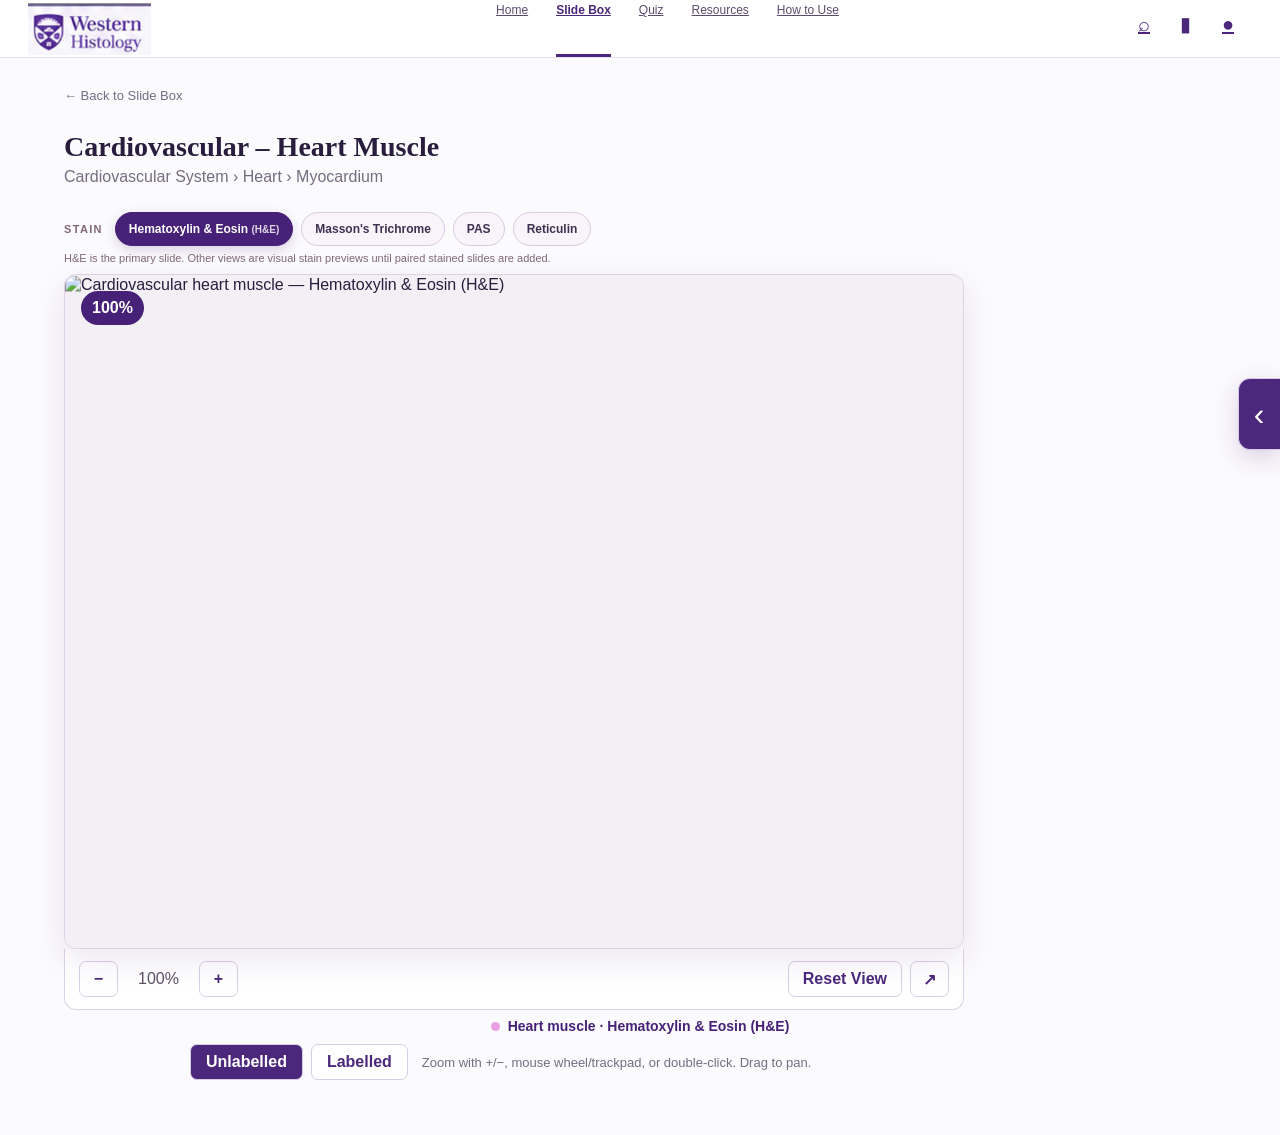
==== cardiovascular.html @ 639e9de9 "Add files via upload" ====
<!doctype html>
<html lang="en">
<head>
<meta charset="utf-8">
<meta name="viewport" content="width=device-width,initial-scale=1">
<title>Western Histology</title>
<style>
:root{--purple:#4b287c;--purple2:#6f42a8;--lav:#f4f0f8;--ink:#281d3d;--muted:#756d80;--line:#e7e0ed;--white:#fff;--shadow:0 10px 30px rgba(57,35,79,.09)}
*{box-sizing:border-box} body{margin:0;font-family:Inter,Arial,sans-serif;color:var(--ink);background:#fbfafd} button,input{font:inherit}
header{height:72px;background:white;border-bottom:1px solid var(--line);display:flex;align-items:center;padding:0 4%;position:sticky;top:0;z-index:20}
.brand{display:flex;align-items:center;gap:10px;min-width:245px}.shield{width:38px;height:43px;background:var(--purple);clip-path:polygon(50% 0,95% 12%,88% 72%,50% 100%,12% 72%,5% 12%);display:grid;place-items:center;color:#fff;font:700 18px Georgia}
.brand-text{font:700 21px/18px Georgia;color:var(--purple)}.brand-text span{display:block}
nav{display:flex;gap:28px;margin:auto}.navbtn{border:0;background:none;color:#5e536a;cursor:pointer;padding:25px 2px 21px;border-bottom:3px solid transparent}.navbtn.active{color:var(--purple);border-color:var(--purple);font-weight:700}
.icons{min-width:245px;text-align:right;color:var(--purple);font-size:20px;letter-spacing:12px}
main{min-height:calc(100vh - 72px)}.page{display:none}.page.active{display:block}
.hero{height:330px;background:linear-gradient(90deg,#382064 0%,#4b287c 52%,rgba(75,40,124,.62)),url('[data-uri]') center right/55% 100% no-repeat;color:#fff;padding:58px 6%}
.hero h1{font:700 48px Georgia;margin:0 0 10px}.hero h2{font:700 24px Georgia;margin:0 0 24px}.hero p{font-size:17px;line-height:1.5;max-width:480px}
.search{display:flex;width:430px;height:44px;margin-top:22px}.search input{flex:1;border:0;border-radius:7px 0 0 7px;padding:0 15px}.search button{width:48px;border:2px solid white;background:var(--purple);color:white;border-radius:0 7px 7px 0;font-size:21px}
.quick{display:grid;grid-template-columns:repeat(4,1fr);gap:18px;padding:24px 5% 40px}.card{background:#fff;border:1px solid var(--line);border-radius:10px;box-shadow:var(--shadow);padding:22px;text-align:center;cursor:pointer}.card .ico{font-size:42px;color:var(--purple);height:50px}.card h3{margin:12px 0 7px}.card p{color:var(--muted);font-size:14px;line-height:1.45;margin:0}
.wrap{padding:28px 5% 55px}.title{font:700 30px Georgia;margin:0 0 4px}.sub{color:var(--muted);margin:0 0 26px}
.systems{display:grid;grid-template-columns:repeat(4,1fr);gap:16px}.system{background:white;border:1px solid var(--line);border-radius:11px;padding:22px 12px;text-align:center;cursor:pointer;transition:.2s}.system:hover{transform:translateY(-2px);box-shadow:var(--shadow)}.system .ico{font-size:47px;color:var(--purple)}.system b{display:block;margin-top:9px}
.slide-layout{display:grid;grid-template-columns:minmax(0,1.12fr) minmax(390px,.88fr);gap:22px}
.breadcrumb{color:var(--muted);font-size:13px;margin-bottom:12px}.slide-title{font:700 28px Georgia;margin:0 0 5px}.viewer-shell{background:white;border:1px solid var(--line);border-radius:10px;overflow:hidden;box-shadow:var(--shadow)}
.viewer{height:470px;background:#f3f0f5;overflow:hidden;position:relative;cursor:grab;touch-action:none}.viewer.dragging{cursor:grabbing}.viewer img{position:absolute;left:50%;top:50%;width:100%;height:100%;object-fit:contain;max-width:none;user-select:none;-webkit-user-drag:none;transform-origin:center center;will-change:transform}
.mag{position:absolute;top:14px;left:14px;background:rgba(75,40,124,.9);color:#fff;padding:7px 10px;border-radius:7px;font-weight:700;z-index:3}
.controls{display:flex;align-items:center;gap:8px;padding:11px;border-top:1px solid var(--line)}.controls button{border:1px solid #d9cfe4;background:#fff;color:var(--purple);border-radius:7px;min-width:39px;height:36px;cursor:pointer;font-weight:700}.controls .pct{min-width:65px;text-align:center;color:#5d5368}.controls .reset{margin-left:auto;padding:0 14px}
.tabs{display:flex;gap:4px;margin-bottom:10px}.tab{flex:1;border:0;padding:13px;border-radius:8px 8px 0 0;background:#f0edf4;color:#51465e;cursor:pointer}.tab.active{background:var(--purple);color:#fff;font-weight:700}
.info-card{background:#fff;border:1px solid var(--line);border-radius:10px;padding:18px;margin-bottom:12px}.info-card h3{font-size:16px;margin:0 0 8px;color:#302144}.info-card p,.info-card li{font-size:14px;line-height:1.55;color:#675d70}.label-box{display:grid;grid-template-columns:1fr 1fr;gap:12px}.label-box img{width:100%;height:165px;object-fit:cover;border-radius:8px}
.quiz{display:grid;grid-template-columns:1fr 1.05fr;gap:28px}.quiz img{width:100%;max-height:510px;object-fit:cover;border-radius:9px}.answer{display:block;width:100%;padding:13px;margin:9px 0;border:1px solid var(--line);border-radius:8px;background:white;text-align:left;cursor:pointer}.reveal{width:100%;padding:13px;background:var(--purple);color:white;border:0;border-radius:8px;font-weight:700;cursor:pointer}.explain{display:none;background:var(--lav);padding:18px;border-radius:9px;margin-top:14px}
.resources{display:grid;grid-template-columns:repeat(3,1fr);gap:18px}.resource{background:white;border:1px solid var(--line);border-radius:10px;padding:24px;text-align:center}.resource .ico{font-size:38px;color:var(--purple)}
.badge{display:inline-block;padding:5px 9px;border-radius:20px;background:var(--lav);color:var(--purple);font-size:12px;font-weight:700;margin-bottom:9px}
@media(max-width:900px){nav{gap:10px}.icons{display:none}.brand{min-width:auto}.slide-layout,.quiz{grid-template-columns:1fr}.systems,.quick,.resources{grid-template-columns:repeat(2,1fr)}.hero{background-size:100% 100%}.viewer{height:420px}}

.western-logo{width:118px;height:42px;object-fit:contain;object-position:left center;border-radius:2px}.brand-text{margin-left:-7px}
.icons{display:flex;justify-content:flex-end;align-items:center;gap:18px;letter-spacing:0}.icons span{font-size:18px}.icons .search-icon{font-size:24px}
.view-switch{display:flex;align-items:center;gap:7px;margin-top:12px;flex-wrap:wrap}.view-btn{border:1px solid #d8cce2;background:#fff;color:var(--purple);padding:8px 15px;border-radius:7px;cursor:pointer;font-weight:700}.view-btn.active{background:var(--purple);color:#fff}.view-switch span{color:var(--muted);font-size:13px;margin-left:6px}
.label-overlay{position:absolute;inset:0;pointer-events:none;display:none;z-index:4}.label-overlay.show{display:block}
.callout{position:absolute;color:var(--purple);font-size:13px;font-weight:700;background:rgba(255,255,255,.94);padding:6px 9px;border-radius:6px;box-shadow:0 2px 8px rgba(50,30,70,.13)}.callout span{display:inline-block;width:8px;height:8px;background:var(--purple);border-radius:50%;margin-right:6px}.c1{left:9%;top:20%}.c2{right:8%;top:38%}.c3{left:15%;bottom:18%}
.quiz-feedback{padding:16px;margin-top:14px;border-radius:9px;background:#f3eff6;color:#51465e;line-height:1.5}.quiz-feedback.correct{background:#eaf6ef;border:1px solid #b9ddc7;color:#245f39}.quiz-feedback.incorrect{background:#fff0f0;border:1px solid #efc0c0;color:#7a2e2e}
.answer.selected.right{background:#eaf6ef;border-color:#55a873;color:#245f39}.answer.selected.wrong{background:#fff0f0;border-color:#d96b6b;color:#7a2e2e}.answer:disabled{cursor:default}
.howto-head{margin-bottom:25px}.howto-grid{display:grid;grid-template-columns:repeat(2,1fr);gap:15px}.how-card{display:flex;gap:17px;background:#fff;border:1px solid var(--line);border-radius:10px;padding:21px;box-shadow:var(--shadow)}.step{width:38px;height:38px;min-width:38px;border-radius:50%;background:var(--purple);color:#fff;display:grid;place-items:center;font-weight:800}.how-card h3{margin:1px 0 7px;font-size:16px}.how-card p{margin:0;color:var(--muted);line-height:1.5;font-size:14px}.how-tip{margin-top:20px;background:var(--lav);border-radius:10px;padding:20px;display:flex;gap:16px}.tip-icon{font-size:27px;color:var(--purple)}.how-tip h3{margin:0 0 5px}.how-tip p{margin:0;color:var(--muted);line-height:1.5}
@media(max-width:900px){.howto-grid{grid-template-columns:1fr}nav{overflow:auto}.western-logo{width:90px}}


/* Interactive controls */
button{font-family:inherit}.card,.system,.resource{transition:transform .16s ease,box-shadow .16s ease,border-color .16s ease}.card:hover,.system:hover,.resource:hover{transform:translateY(-2px);box-shadow:var(--shadow);border-color:#d4c6e1}.card:focus-visible,.system:focus-visible,.resource:focus-visible,.tab:focus-visible,.view-btn:focus-visible,.callout:focus-visible,.answer:focus-visible,.mini-answer:focus-visible,.back-btn:focus-visible{outline:3px solid #c8b2e0;outline-offset:2px}
.resource{display:block;width:100%;font:inherit;color:inherit;cursor:pointer}.back-btn{border:0;background:none;padding:0;text-align:left;cursor:pointer}
.label-info{margin-top:10px;background:#f4f0f8;border:1px solid #e0d5e9;border-radius:9px;padding:13px 15px;display:flex;gap:8px;flex-direction:column}.label-info b{color:var(--purple)}.label-info span{color:var(--muted);font-size:13px;line-height:1.45}
.callout{border:0;cursor:pointer;text-align:left;font:inherit;color:var(--purple);font-size:13px;font-weight:700;background:rgba(255,255,255,.95);padding:7px 10px;border-radius:7px;box-shadow:0 2px 8px rgba(50,30,70,.13)}.callout:hover{background:#fff}.callout.active{outline:3px solid #c8b2e0;background:#fff}
.tab-panel{display:none}.tab-panel.active{display:block}.mini-quiz{background:#fff;border:1px solid var(--line);border-radius:10px;padding:18px}.mini-quiz h3{margin:0 0 6px}.mini-quiz p{color:var(--muted);font-size:14px}.mini-answer{display:block;width:100%;text-align:left;border:1px solid var(--line);background:#fff;padding:11px 13px;border-radius:8px;margin:8px 0;cursor:pointer}.mini-answer.right{background:#eaf6ef;border-color:#55a873;color:#245f39}.mini-answer.wrong{background:#fff0f0;border-color:#d96b6b;color:#7a2e2e}.mini-feedback{margin-top:12px;padding:11px;border-radius:8px;background:#f3eff6;color:#51465e;font-size:13px}.mini-feedback.good{background:#eaf6ef;color:#245f39}.mini-feedback.bad{background:#fff0f0;color:#7a2e2e}.related-grid{display:grid;gap:10px}.related-grid button{border:1px solid var(--line);background:#fff;border-radius:9px;padding:14px;text-align:left;cursor:pointer;color:var(--ink)}.related-grid button:hover{border-color:#c9b9d8}.related-grid small{color:var(--muted)}


/* Western-inspired header */
header.site-header{height:auto!important;display:block!important;padding:0!important;border-bottom:0!important;position:sticky;top:0;z-index:50}
.site-header{position:sticky;top:0;z-index:50;background:#fff}
.western-top{height:61px;background:#4b287c;color:#fff}.top-inner{height:100%;display:flex;justify-content:flex-end;align-items:center;gap:44px;padding:0 4%;font-size:17px}.top-inner a{color:#fff;text-decoration:none}.top-inner a:hover{text-decoration:underline}
.western-brand-row{height:148px;background:#fff;border-bottom:1px solid #ddd;padding:0 1.3%;display:flex;align-items:center}.brand-lockup{display:flex;align-items:center;gap:46px}.brand-lockup img{width:410px;height:115px;object-fit:contain;object-position:left center}.brand-lockup span{font-size:31px;color:#777;font-weight:500}
.western-nav-row{height:88px;background:#fff;border-bottom:1px solid #ddd;display:flex;align-items:center;justify-content:space-between;padding:0 3% 0 2%}.mega-nav{display:flex;align-items:center;gap:42px}.mega-trigger{border:0;background:none;color:#261a3b;font-weight:800;font-size:21px;cursor:pointer;padding:25px 10px}.mega-trigger span{font-size:20px;margin-left:12px;color:#2f2144}.mega-trigger:hover{color:#4b287c}.header-search{border:0;background:none;color:#4b287c;font-size:38px;cursor:pointer;padding:10px 8px}
.mega-panel{display:none;background:#fff;border-bottom:1px solid #ddd;box-shadow:0 8px 20px rgba(0,0,0,.08)}.mega-panel.open{display:block}.mega-content{padding:20px 4%;display:flex;gap:14px;flex-wrap:wrap}.mega-link{border:1px solid #e3dce9;background:#f8f6fa;color:#2d2140;border-radius:8px;padding:13px 18px;cursor:pointer;font-weight:700}.mega-link:hover{border-color:#bca6d0;background:#f1ebf5}
.histology-bar{height:55px;background:#fff;border-bottom:1px solid var(--line);display:flex;align-items:center;padding:0 4%;gap:35px}.histology-brand{font:700 20px Georgia;color:#4b287c}.histology-brand span{display:block;font-size:12px;margin-top:-2px}.histology-nav{display:flex;gap:22px}.histology-nav .navbtn{padding:17px 3px 13px;font-size:12px}
main{min-height:calc(100vh - 297px)}
.systems{display:grid;grid-template-columns:repeat(4,1fr);gap:15px}.system{background:#f8f6fa;border:1px solid #eee7f1;border-radius:11px;padding:17px 10px 15px;text-align:center;cursor:pointer;min-height:158px}.system img{width:88px;height:88px;object-fit:contain;display:block;margin:0 auto 7px}.system b{display:block;font-size:15px;color:#251a3d}.system:hover{background:#f3edf7}
.view-switch{display:flex;align-items:center;gap:8px;flex-wrap:wrap;margin-top:12px}.view-btn{border:1px solid #d8cce2;background:#fff;color:var(--purple);padding:8px 15px;border-radius:7px;cursor:pointer;font-weight:700}.view-btn.active{background:var(--purple);color:#fff}.view-switch span{color:var(--muted);font-size:13px}
.label-overlay{position:absolute;inset:0;pointer-events:none;display:none;z-index:4}.label-overlay.show{display:block}.callout{position:absolute;pointer-events:auto;border:2px solid #4b287c;background:#fff;color:#4b287c;padding:8px 12px;border-radius:8px;box-shadow:0 3px 12px rgba(54,30,75,.18);font-weight:700;cursor:pointer}.callout span{display:inline-block;width:8px;height:8px;background:#4b287c;border-radius:50%;margin-right:6px}.callout.active{background:#4b287c;color:#fff}.callout.active span{background:#fff}
.c1{left:7%;top:18%}.c2{right:6%;top:42%}.c3{left:14%;bottom:14%}
.label-info{margin-top:10px;background:#f4f0f8;border:1px solid #e0d5e9;border-radius:9px;padding:12px 14px;display:flex;flex-direction:column;gap:4px}.label-info b{color:#4b287c}.label-info span{font-size:13px;color:#6f6678;line-height:1.45}
@media(max-width:900px){.brand-lockup{gap:15px}.brand-lockup img{width:270px;height:90px}.brand-lockup span{font-size:22px}.mega-nav{gap:8px}.mega-trigger{font-size:15px;padding:20px 4px}.systems{grid-template-columns:repeat(2,1fr)}.histology-nav{overflow:auto;gap:13px}.histology-bar{gap:15px}.system img{width:75px;height:75px}}
@media(max-width:600px){.western-brand-row{height:100px}.brand-lockup img{width:200px;height:75px}.brand-lockup span{font-size:17px}.western-nav-row{height:auto;min-height:75px}.mega-nav{flex-wrap:wrap;gap:2px}.mega-trigger{font-size:11px}.top-inner{font-size:13px;gap:18px}.systems{grid-template-columns:1fr}.histology-brand{display:none}}


/* Restored Western Histology navigation — Western-inspired, but not copied from the
   university admissions screenshot. */
.histology-header{height:72px;background:#fff;border-bottom:1px solid var(--line);display:flex;align-items:center;padding:0 3%;position:sticky;top:0;z-index:20}
.histology-header .brand{display:flex;align-items:center;gap:7px;min-width:280px}
.histology-header .western-logo{width:78px;height:49px;object-fit:contain;object-position:left center}
.histology-header .brand-text{font:700 19px/17px Georgia;color:var(--purple);margin-left:-3px}
.histology-header .brand-text span{display:block}
.histology-header nav{display:flex;align-items:center;gap:24px;margin:auto}
.histology-header .navbtn{border:0;background:none;color:#5d506c;cursor:pointer;padding:25px 2px 20px;border-bottom:3px solid transparent;font-size:13px}
.histology-header .navbtn:hover{color:var(--purple)}
.histology-header .navbtn.active{color:var(--purple);border-color:var(--purple);font-weight:700}
.histology-header .icons{min-width:180px;display:flex;justify-content:flex-end;align-items:center;gap:16px;letter-spacing:0}
.histology-header .header-icon{border:0;background:transparent;color:var(--purple);cursor:pointer;font-size:21px;line-height:1;padding:7px}
.histology-header .header-icon:hover{background:var(--lav);border-radius:7px}
@media(max-width:900px){
 .histology-header .brand{min-width:190px}.histology-header .western-logo{width:65px}
 .histology-header nav{gap:10px;overflow:auto}.histology-header .navbtn{font-size:12px}
 .histology-header .icons{min-width:100px;gap:3px}
}


/* ORIGINAL WESTERN HISTOLOGY TOP BAR */
.histology-header-original{
  height:58px;
  width:100%;
  background:#fff;
  border-bottom:1px solid #e8e2ee;
  display:flex;
  align-items:center;
  padding:0 28px;
  position:sticky;
  top:0;
  z-index:50;
}
.histology-brand{
  width:235px;
  height:58px;
  display:flex;
  align-items:center;
  flex:none;
}
.histology-brand img{
  display:block;
  width:175px;
  height:auto;
  max-height:52px;
  object-fit:contain;
  object-position:left center;
}
.histology-nav{
  height:100%;
  display:flex;
  align-items:center;
  justify-content:center;
  gap:28px;
  flex:1;
}
.histology-header-original .navbtn{
  height:100%;
  border:0;
  border-bottom:3px solid transparent;
  background:transparent;
  color:#5b4b6c;
  padding:3px 0 0;
  margin:0;
  font-size:12px;
  font-weight:500;
  cursor:pointer;
  white-space:nowrap;
}
.histology-header-original .navbtn:hover{color:#4b287c}
.histology-header-original .navbtn.active{
  color:#4b287c;
  font-weight:700;
  border-bottom-color:#4b287c;
}
.histology-tools{
  width:180px;
  height:58px;
  display:flex;
  align-items:center;
  justify-content:flex-end;
  gap:12px;
  flex:none;
}
.histology-header-original .header-icon{
  width:30px;
  height:30px;
  border:0;
  background:transparent;
  color:#4b287c;
  border-radius:6px;
  cursor:pointer;
  font-size:20px;
  line-height:1;
  padding:0;
}
.histology-header-original .header-icon:hover{background:#f3eef8}
@media(max-width:950px){
  .histology-header-original{padding:0 14px}
  .histology-brand{width:190px}
  .histology-brand img{width:155px}
  .histology-nav{gap:17px}
  .histology-header-original .navbtn{font-size:11px}
  .histology-tools{width:130px}
}
@media(max-width:720px){
  .histology-brand{width:145px}
  .histology-brand img{width:135px}
  .histology-nav{gap:10px;overflow-x:auto;justify-content:flex-start}
  .histology-tools{width:100px}
  .histology-header-original .header-icon{width:26px}
}


.viewer-gallery{display:flex;gap:10px;align-items:stretch;min-width:0}
.lung-thumbnails{width:72px;display:none;flex-direction:column;gap:8px;flex:0 0 72px;max-height:440px;overflow-y:auto;padding:2px}
.lung-thumb{width:68px;height:68px;padding:3px;border:1px solid var(--line);border-radius:8px;background:#fff;cursor:pointer;overflow:hidden;transition:transform .15s,border-color .15s,box-shadow .15s}
.lung-thumb img{display:block;width:100%;height:100%;object-fit:cover;border-radius:5px}
.lung-thumb:hover{border-color:#b99bca;transform:translateX(1px)}
.lung-thumb.active{border:3px solid var(--purple);padding:1px;box-shadow:0 2px 8px rgba(75,40,124,.18)}
.viewer-gallery .viewer{flex:1;min-width:0}
.lung-counter{display:none;font-size:12px;color:var(--muted);margin:7px 0 5px}
@media(max-width:720px){
 .viewer-gallery{flex-direction:column}
 .lung-thumbnails{width:100%;height:74px;max-height:none;flex-direction:row;overflow-x:auto;overflow-y:hidden}
 .lung-thumb{flex:0 0 68px}
}
.system-notice:empty{display:none}.system-notice{background:var(--lav);border:1px solid var(--line);border-radius:8px;padding:9px 12px;margin:-10px 0 18px;color:var(--purple);font-size:13px}
.system{position:relative;z-index:5;pointer-events:auto}
.system img,.system b{pointer-events:none}
.system:active{transform:scale(.99)}

.viewer-gallery{display:grid;grid-template-columns:76px minmax(0,1fr);gap:10px;align-items:stretch}
.lung-thumbnails{display:flex;flex-direction:column;gap:9px;padding:2px;max-height:470px;overflow-y:auto}
.lung-thumb{width:70px;height:70px;padding:4px;background:#fff;border:1px solid var(--line);border-radius:8px;cursor:pointer;overflow:hidden}
.lung-thumb img{width:100%;height:100%;object-fit:cover;display:block;border-radius:5px}
.lung-thumb:hover{border-color:#bda7d3}.lung-thumb.active{border:3px solid var(--purple);padding:2px}
@media(max-width:720px){.viewer-gallery{grid-template-columns:1fr}.lung-thumbnails{flex-direction:row;overflow-x:auto;overflow-y:hidden;max-height:none}.lung-thumb{min-width:70px}}

.system[data-system]{cursor:pointer}
.system:focus-visible{outline:3px solid #c9b3df;outline-offset:3px}

.system[data-system]{cursor:pointer;user-select:none;text-decoration:none;color:inherit;display:block}
.system[data-system]:hover{transform:translateY(-2px);border-color:#c8b2df;box-shadow:0 8px 20px rgba(65,35,95,.10)}
.system[data-system]:active{transform:translateY(0)}
.dedicated-viewer .page{display:none}.dedicated-viewer #slidebox{display:block}.system[data-system]{text-decoration:none;color:inherit}.viewer-gallery{display:block!important}.viewer-gallery .lung-thumbnails{display:none!important}.viewer{width:100%!important}.standalone-menu-btn{margin-bottom:16px}.standalone-menu-btn a{display:inline-flex;align-items:center;gap:6px;text-decoration:none}

/* Dedicated viewer: 100% means the entire slide fits the viewer. */
body.dedicated-viewer .viewer img{width:100%!important;height:100%!important;object-fit:contain!important;max-width:none!important;max-height:none!important;}
body.dedicated-viewer .viewer{overflow:hidden!important;}
body.dedicated-viewer .lung-thumbnails, body.dedicated-viewer [data-lung-index], body.dedicated-viewer #lungCounter{display:none!important;}

/* v16 microscope-field / design-language update */
.stain-controls{display:flex;align-items:center;gap:8px;flex-wrap:wrap;margin:12px 0 6px}
.stain-label{font-size:11px;font-weight:800;letter-spacing:.12em;color:#806875;margin-right:4px}
.stain-tab{border:1px solid #d9cbe1;background:#f8f4fa;color:#3f3150;border-radius:999px;padding:9px 13px;font-size:12px;font-weight:700;cursor:pointer;transition:.18s}
.stain-tab:hover{border-color:#b985d7;transform:translateY(-1px)}
.stain-tab.active{background:#462177;color:white;border-color:#462177;box-shadow:0 4px 12px rgba(70,33,119,.18)}
.stain-tab small{font-size:10px;opacity:.82}
.stain-note{font-size:11px;color:#806875;margin:0 0 10px}
.dedicated-viewer .viewer-gallery{display:grid!important;grid-template-columns:76px minmax(0,1fr)!important;gap:14px;align-items:center}
.dedicated-viewer .viewer{width:min(540px,100%)!important;aspect-ratio:1/1!important;height:auto!important;margin:0 auto;border-radius:50%!important;border:9px solid #dd9df6!important;box-shadow:0 0 0 5px rgba(221,157,246,.22),0 16px 38px rgba(70,33,119,.12)!important;background:#fff!important;overflow:hidden!important;position:relative}
.dedicated-viewer .viewer img{width:100%!important;height:100%!important;max-width:none!important;max-height:none!important;object-fit:cover!important;border-radius:50%!important;display:block}
.dedicated-viewer .viewer .mag{left:16px;top:16px;z-index:6;border-radius:999px;background:#462177;color:#fff;padding:8px 11px;font-weight:800}
.dedicated-viewer .viewer-shell{overflow:visible!important}
.dedicated-viewer .controls{margin-top:10px}
.dedicated-viewer .view-switch{margin-top:10px}
.respiratory-viewer .lung-thumbnails{display:flex!important;flex-direction:column!important;gap:9px!important;max-height:540px!important;overflow-y:auto!important}
.respiratory-viewer .lung-thumb{width:70px;height:70px}
.respiratory-viewer .viewer-gallery{grid-template-columns:76px minmax(0,1fr)!important}
.cardio-viewer .viewer-gallery{grid-template-columns:minmax(0,1fr)!important}
.specimen-caption{display:flex;justify-content:center;align-items:center;gap:8px;margin-top:8px;color:#462177;font-weight:800;font-size:14px}
.specimen-caption .dot{width:9px;height:9px;border-radius:50%;background:#eb9fe3;display:inline-block}
@media(max-width:850px){.dedicated-viewer .viewer{width:min(470px,92vw)!important}.stain-controls{gap:6px}.stain-tab{padding:8px 10px}.dedicated-viewer .viewer-gallery{grid-template-columns:1fr!important}.respiratory-viewer .lung-thumbnails{flex-direction:row!important;overflow-x:auto!important;overflow-y:hidden!important;max-height:none!important;width:100%!important}}

/* v17 larger microscope field + identification mode */
.dedicated-viewer .viewer{width:min(700px,100%)!important;aspect-ratio:1/1!important;border-width:10px!important;box-shadow:0 0 0 6px rgba(221,157,246,.22),0 18px 44px rgba(70,33,119,.13)!important}
.dedicated-viewer .viewer img{object-fit:contain!important;background:#fff!important}
.study-toggle{display:flex;align-items:center;justify-content:flex-end;gap:10px;margin:4px 0 12px}
.study-toggle-label{font-size:12px;color:#6f6678;font-weight:700}
.study-switch{position:relative;display:inline-flex;align-items:center;gap:8px;cursor:pointer}
.study-switch input{position:absolute;opacity:0;pointer-events:none}
.study-switch .track{width:42px;height:24px;border-radius:999px;background:#d8cfdf;display:block;position:relative;transition:.18s}
.study-switch .track:after{content:"";position:absolute;width:18px;height:18px;border-radius:50%;background:#fff;top:3px;left:3px;box-shadow:0 1px 3px rgba(0,0,0,.18);transition:.18s}
.study-switch input:checked + .track{background:#462177}
.study-switch input:checked + .track:after{transform:translateX(18px)}
.study-switch input:focus-visible + .track{outline:3px solid #c8b2e0;outline-offset:2px}
.study-sidebar.blind .tabs,.study-sidebar.blind #tabInfo,.study-sidebar.blind #tabIdentify,.study-sidebar.blind #tabRelated,.study-sidebar.blind > .info-card{display:none!important}
.blind-panel{display:none;background:#f4f0f8;border:1px solid #e1d6e8;border-radius:14px;padding:28px;min-height:360px;align-items:center;justify-content:center;text-align:center}
.study-sidebar.blind .blind-panel{display:flex}
.blind-panel h3{font:700 26px Georgia;color:#2b2040;margin:0 0 8px}.blind-panel p{color:#6f6678;line-height:1.6;margin:0;max-width:420px}
@media(max-width:850px){.dedicated-viewer .viewer{width:min(600px,92vw)!important}.study-toggle{justify-content:flex-start}}

/* v18 — immersive microscope field + slide-information drawer */
.dedicated-viewer .slide-layout{
  display:block!important;
  position:relative;
}
.dedicated-viewer .viewer-shell{
  background:transparent!important;
  border:0!important;
  border-radius:0!important;
  box-shadow:none!important;
  overflow:visible!important;
  width:100%!important;
}
.dedicated-viewer .viewer-gallery{
  display:flex!important;
  justify-content:center!important;
  align-items:center!important;
  gap:18px!important;
  width:100%!important;
  min-height:0!important;
}
.dedicated-viewer .viewer{
  width:min(820px,82vw)!important;
  height:auto!important;
  aspect-ratio:1/1!important;
  flex:0 1 820px!important;
  margin:0 auto!important;
  border-radius:50%!important;
  border:10px solid #dd9df6!important;
  background:#fff!important;
  box-shadow:0 0 0 7px rgba(221,157,246,.20),0 22px 55px rgba(70,33,119,.14)!important;
  overflow:hidden!important;
}
.dedicated-viewer .viewer img{
  width:100%!important;
  height:100%!important;
  object-fit:contain!important;
  background:transparent!important;
}
.dedicated-viewer .controls{
  width:min(820px,82vw)!important;
  margin:16px auto 0!important;
  background:transparent!important;
  border-top:1px solid var(--line)!important;
  padding:12px 0!important;
}
.dedicated-viewer .specimen-caption,
.dedicated-viewer .view-switch{
  width:min(820px,82vw)!important;
  margin-left:auto!important;
  margin-right:auto!important;
}
.dedicated-viewer .lung-thumbnails{
  flex:0 0 72px!important;
}

/* The teaching panel is a right-side drawer, not a permanent column. */
.dedicated-viewer .study-sidebar{
  position:fixed!important;
  z-index:100!important;
  top:88px!important;
  right:18px!important;
  width:min(440px,calc(100vw - 36px))!important;
  max-height:calc(100vh - 108px)!important;
  overflow:auto!important;
  padding:0!important;
  background:#fff!important;
  border:1px solid #e7e0ed!important;
  border-radius:16px!important;
  box-shadow:0 20px 55px rgba(43,32,64,.20)!important;
  transform:translateX(calc(100% + 28px))!important;
  opacity:0!important;
  visibility:hidden!important;
  transition:transform .24s ease,opacity .18s ease,visibility .24s ease!important;
}
.dedicated-viewer .study-sidebar.drawer-open{
  transform:translateX(0)!important;
  opacity:1!important;
  visibility:visible!important;
}
.dedicated-viewer .study-sidebar.blind{
  transform:translateX(calc(100% + 28px))!important;
  opacity:0!important;
  visibility:hidden!important;
}
.dedicated-viewer .study-sidebar .tabs{
  position:sticky;
  top:0;
  z-index:2;
  margin:0!important;
  padding:8px;
  background:#fff;
  border-bottom:1px solid var(--line);
}
.dedicated-viewer .study-sidebar .info-card{
  margin:12px!important;
}
.dedicated-viewer .study-sidebar .tab-panel{
  padding:0 12px 12px;
}
.dedicated-viewer .study-sidebar .blind-panel{
  margin:12px;
}

/* Edge handle: the drawer can always be reopened without covering the slide. */
.study-drawer-handle{
  position:fixed;
  z-index:101;
  top:42%;
  right:0;
  border:1px solid #d9c9e6;
  border-right:0;
  background:#4b287c;
  color:#fff;
  border-radius:12px 0 0 12px;
  padding:14px 9px;
  min-width:46px;
  cursor:pointer;
  box-shadow:0 8px 24px rgba(70,33,119,.18);
  writing-mode:vertical-rl;
  text-orientation:mixed;
  font-weight:800;
  letter-spacing:.02em;
}
.study-drawer-handle:hover{background:#5d3394}
.study-drawer-handle:focus-visible{outline:3px solid #c8b2e0;outline-offset:2px}

/* Use the existing study-information switch as a second drawer control. */
.dedicated-viewer .study-toggle{
  justify-content:flex-end!important;
}
.dedicated-viewer .study-toggle .study-switch{
  cursor:pointer;
}

@media(max-width:850px){
  .dedicated-viewer .viewer{width:min(680px,90vw)!important;flex-basis:680px!important}
  .dedicated-viewer .controls,
  .dedicated-viewer .specimen-caption,
  .dedicated-viewer .view-switch{width:min(680px,90vw)!important}
  .dedicated-viewer .study-sidebar{
    top:76px!important;
    right:10px!important;
    width:min(430px,calc(100vw - 20px))!important;
    max-height:calc(100vh - 88px)!important;
  }
}
@media(max-width:620px){
  .dedicated-viewer .viewer{width:88vw!important}
  .dedicated-viewer .controls,
  .dedicated-viewer .specimen-caption,
  .dedicated-viewer .view-switch{width:88vw!important}
  .study-drawer-handle{top:46%}
}


/* v19 — square microscope viewer + edge arrow drawer */
.dedicated-viewer .viewer-gallery{
  display:grid!important;
  grid-template-columns:76px minmax(0,1fr)!important;
  align-items:center!important;
  justify-content:center!important;
  gap:14px!important;
  width:100%!important;
}
.dedicated-viewer .viewer{
  width:min(900px,88vw)!important;
  height:auto!important;
  aspect-ratio:4 / 3!important;
  flex:none!important;
  margin:0 auto!important;
  border-radius:12px!important;
  border:1px solid #ddd2e5!important;
  background:#f3f0f5!important;
  box-shadow:0 12px 32px rgba(70,33,119,.10)!important;
  overflow:hidden!important;
  position:relative!important;
}
.dedicated-viewer .viewer img{
  width:100%!important;
  height:100%!important;
  object-fit:contain!important;
  border-radius:0!important;
  background:#f3f0f5!important;
}
.dedicated-viewer .controls{
  width:min(900px,88vw)!important;
  margin:0 auto!important;
  background:#fff!important;
  border:1px solid #ddd2e5!important;
  border-top:0!important;
  border-radius:0 0 12px 12px!important;
  padding:12px 14px!important;
}
.dedicated-viewer .specimen-caption,.dedicated-viewer .view-switch{
  width:min(900px,88vw)!important;
  margin-left:auto!important;
  margin-right:auto!important;
}
/* The arrow is the only visible drawer control. */
.study-drawer-handle{
  width:42px!important;
  min-width:42px!important;
  height:72px!important;
  padding:0!important;
  display:flex!important;
  align-items:center!important;
  justify-content:center!important;
  writing-mode:horizontal-tb!important;
  font-size:32px!important;
  line-height:1!important;
  font-weight:400!important;
  border-radius:12px 0 0 12px!important;
}
.dedicated-viewer .study-toggle{display:none!important}
@media(max-width:850px){
  .dedicated-viewer .viewer-gallery{grid-template-columns:1fr!important}
  .dedicated-viewer .viewer{width:92vw!important;aspect-ratio:4/3!important}
  .dedicated-viewer .controls,.dedicated-viewer .specimen-caption,.dedicated-viewer .view-switch{width:92vw!important}
}

/* Slide viewer + study drawer responsive focus mode */
:root{--drawer-width:430px}
.slide-shell,.slide-layout,.viewer-wrap,.slide-main,.main-content{transition:width .32s ease, margin-right .32s ease, transform .32s ease;}
body.drawer-open .slide-layout,
body.drawer-open .slide-shell{padding-right:var(--drawer-width);}
body.drawer-open .viewer-wrap{transform:translateX(calc(var(--drawer-width) * -0.16));}
@media (min-width:1000px){
  body.drawer-open .slide-layout,
  body.drawer-open .slide-shell{padding-right:var(--drawer-width);}
}
@media (max-width:999px){
  body.drawer-open .slide-layout,
  body.drawer-open .slide-shell{padding-right:0;}
  body.drawer-open .viewer-wrap{transform:none;}
}
</style>
<style>
/* v20 — align the control bar exactly with the microscope field */
body.dedicated-viewer.cardio-viewer .viewer-shell{
  width:min(900px,88vw)!important;
  margin-left:0!important;
  margin-right:0!important;
}
body.dedicated-viewer.cardio-viewer .controls{
  width:100%!important;
  box-sizing:border-box!important;
  margin-left:0!important;
  margin-right:0!important;
}
body.dedicated-viewer.respiratory-viewer .viewer-shell{
  width:min(986px,calc(88vw + 90px))!important;
  margin-left:0!important;
  margin-right:0!important;
}
body.dedicated-viewer.respiratory-viewer .controls{
  width:calc(100% - 90px)!important;
  margin-left:90px!important;
  margin-right:0!important;
  box-sizing:border-box!important;
}
@media(max-width:850px){
  body.dedicated-viewer.cardio-viewer .viewer-shell{width:92vw!important}
  body.dedicated-viewer.cardio-viewer .controls{width:100%!important}
  body.dedicated-viewer.respiratory-viewer .viewer-shell{width:92vw!important}
  body.dedicated-viewer.respiratory-viewer .controls{width:100%!important;margin-left:0!important}
}
</style>

</head>
<body class="dedicated-viewer cardio-viewer"><button type="button" class="study-drawer-handle" id="studyDrawerHandle" aria-controls="studySidebar" aria-expanded="false">‹</button>

<header class="histology-header-original">
  <div class="histology-brand">
    <img src="western_histology_header_logo.png" alt="Western Histology">
  </div>
  <nav class="histology-nav">
    <a class="navbtn" href="index.html#home">Home</a>
    <a class="navbtn active" href="index.html#tissues">Slide Box</a>
    <a class="navbtn" href="index.html#quiz">Quiz</a>
    <a class="navbtn" href="index.html#resources">Resources</a>
    <a class="navbtn" href="index.html#howto">How to Use</a>
  </nav>
  <div class="histology-tools">
    <a class="header-icon" aria-label="Search" href="index.html#home">⌕</a>
    <a class="header-icon" aria-label="Bookmarks" href="index.html#tissues">▮</a>
    <a class="header-icon" aria-label="How to Use" href="index.html#howto">●</a>
  </div>
</header>

<main>
<section id="home" class="page">
 <div class="hero"><h1>Western Histology</h1><h2>Explore. Identify. Understand.</h2><p>An interactive virtual slide box to support histology learning for histology students.</p><form class="search" id="siteSearch"><input id="searchInput" placeholder="Search for a tissue, organ, or keyword..." aria-label="Search"><button type="submit">⌕</button></form></div>
 <div class="quick">
  <div class="card" data-go="tissues"><div class="ico">▢</div><h3>Explore Slides</h3><p>Browse by organ system or tissue type.</p></div>
  <div class="card" data-go="quiz"><div class="ico">✣</div><h3>Test Your Knowledge</h3><p>Interactive quizzes and unknown slides.</p></div>
  <div class="card" data-go="slidebox"><div class="ico">⌂</div><h3>Learn & Review</h3><p>Detailed slide information and key concepts.</p></div>
  <div class="card" data-go="howto"><div class="ico">?</div><h3>How to Use Slide Box</h3><p>Learn how to zoom, pan, label, and explore slides.</p></div>
 </div>
</section>

<section id="tissues" class="page"><div class="wrap"><h1 class="title">Tissue & Organ Systems</h1><p class="sub">Select a system to explore histology slides</p><div id="systemNotice" class="system-notice" aria-live="polite"></div>
 <div class="systems"><a class="system" data-system="Cardiovascular" href="cardiovascular.html"><img src="[data-uri]" alt=""><b>Cardiovascular</b></a><a class="system" data-system="Respiratory" href="respiratory.html"><img src="[data-uri]" alt=""><b>Respiratory</b></a><button type="button" class="system" data-system="Nervous"><img src="[data-uri]" alt=""><b>Nervous</b></button><button type="button" class="system" data-system="Gastrointestinal"><img src="[data-uri]" alt=""><b>Gastrointestinal</b></button><button type="button" class="system" data-system="Renal/Urinary"><img src="[data-uri]" alt=""><b>Renal/Urinary</b></button><button type="button" class="system" data-system="Reproductive"><img src="[data-uri]" alt=""><b>Reproductive</b></button><button type="button" class="system" data-system="Endocrine"><img src="[data-uri]" alt=""><b>Endocrine</b></button><button type="button" class="system" data-system="Musculoskeletal"><img src="[data-uri]" alt=""><b>Musculoskeletal</b></button><button type="button" class="system" data-system="Integumentary"><img src="[data-uri]" alt=""><b>Integumentary</b></button><button type="button" class="system" data-system="Lymphatic/Immune"><img src="[data-uri]" alt=""><b>Lymphatic/Immune</b></button><button type="button" class="system" data-system="General Histology"><img src="[data-uri]" alt=""><b>General Histology</b></button><button type="button" class="system" data-system="All Slides" data-go="slidebox"><img src="[data-uri]" alt=""><b>All Slides</b></button></div>
</div></section>

<section id="slidebox" class="page active"><div class="wrap">
 <div class="slide-layout">
  <div>
   <div class="standalone-menu-btn"><a class="breadcrumb back-btn" href="index.html#tissues">← Back to Slide Box</a></div>
   <h1 class="slide-title" id="slideTitle">Cardiovascular – Heart Muscle</h1>
   <p class="sub" id="slideSub">Cardiovascular System › Heart › Myocardium</p>
   <div class="stain-controls" aria-label="Stain selector">
    <span class="stain-label">STAIN</span>
    <button type="button" class="stain-tab active" data-stain="he">Hematoxylin &amp; Eosin <small>(H&amp;E)</small></button>
    <button type="button" class="stain-tab" data-stain="masson">Masson's Trichrome</button>
    <button type="button" class="stain-tab" data-stain="pas">PAS</button>
    <button type="button" class="stain-tab" data-stain="reticulin">Reticulin</button>
   </div>
   <div class="stain-note" id="stainNote">H&amp;E is the primary slide. Other views are visual stain previews until paired stained slides are added.</div>
   <div class="study-toggle"><span class="study-toggle-label">Study information</span><label class="study-switch"><input id="studyInfoToggle" type="checkbox" aria-label="Show study information"><span class="track"></span><span class="study-toggle-label" id="studyToggleText">Shown</span></label></div>
   <div class="viewer-shell">
    <div class="viewer-gallery"><div class="viewer" id="viewer"><div class="mag" id="mag">100%</div><img id="slideImage" src="assets/cardio_he.jpg" alt="Cardiovascular heart muscle"><div id="labelOverlay" class="label-overlay" aria-hidden="true">
      <button type="button" class="callout c1" data-label="myocardium"><span></span>Myocardium</button>
      <button type="button" class="callout c2" data-label="cardiac"><span></span>Cardiac muscle bundles</button>
      <button type="button" class="callout c3" data-label="septum"><span></span>Connective tissue septum</button>
    </div></div>
    </div>
    <div class="controls"><button id="minus">−</button><span class="pct" id="pct">100%</span><button id="plus">+</button><button id="reset" class="reset">Reset View</button><button id="full">↗</button></div>
   </div>
   <div class="specimen-caption"><span class="dot"></span><span id="specimenCaption">Microscope field</span></div>
   <div class="view-switch">
      <button id="unlabelledBtn" class="view-btn active">Unlabelled</button>
      <button id="labelledBtn" class="view-btn">Labelled</button>
      <span>Zoom with +/−, mouse wheel/trackpad, or double-click. Drag to pan.</span>
    </div>
  </div>
  <div class="study-sidebar" id="studySidebar">
   <div class="blind-panel" aria-live="polite"><div><h3>Identification Mode</h3><p>The teaching information is hidden. Try to identify the tissue, structures, and stain yourself before turning study information back on.</p></div></div>
   <div class="tabs">
  <button type="button" class="tab active" data-tab="info">Slide Information</button>
  <button type="button" class="tab" data-tab="identify">Identification Quiz</button>
  <button type="button" class="tab" data-tab="related">Related Slides</button>
</div>
<div id="tabInfo">

   <div class="info-card"><span class="badge" id="systemBadge">CARDIOVASCULAR</span><h3>◉ &nbsp; What You See</h3><p id="whatSee">Bundles of cardiac muscle viewed at low magnification. The section demonstrates the thick muscular wall of the heart and the organization of myocardial tissue.</p></div>
   <div class="info-card"><h3>⚙ &nbsp; What It Means</h3><p id="whatMeans">Cardiac muscle is specialized for continuous, coordinated contraction. At higher magnification, cardiomyocytes show central nuclei, branching fibres and intercalated discs.</p></div>
   <div class="info-card"><h3>▥ &nbsp; Why It Matters</h3><p id="whyMatters">Recognizing the organization of myocardium helps connect cardiac structure with pumping function and provides a baseline for identifying pathological change.</p></div>
   </div><div id="tabIdentify" class="tab-panel"><div class="mini-quiz"><h3>Quick Identification</h3><p>Which tissue system does this slide belong to?</p><button type="button" class="mini-answer" data-correct="true">Cardiovascular</button><button type="button" class="mini-answer" data-correct="false">Respiratory</button><button type="button" class="mini-answer" data-correct="false">Renal / Urinary</button><div class="mini-feedback" aria-live="polite">Choose an answer.</div></div></div><div id="tabRelated" class="tab-panel"><div class="related-grid"><button type="button" data-system="Respiratory">Respiratory<br><small>Lung – Alveoli</small></button><button type="button" data-go="tissues">Browse all systems<br><small>Return to Tissue &amp; Organ Systems</small></button></div></div><div class="info-card"><h3>Related Clinical Concepts</h3><ul id="clinical"><li>Myocardial infarction</li><li>Cardiomyopathy</li><li>Myocarditis</li></ul></div>
  </div>
 </div>
</div></section>

<section id="quiz" class="page"><div class="wrap"><h1 class="title">Test Your Knowledge</h1><p class="sub">Can you identify the structure in this slide?</p>
 <div class="quiz"><img src="[data-uri]"><div><h3>What is this structure?</h3>
 <button class="answer">A &nbsp;&nbsp; Bronchiole</button><button class="answer">B &nbsp;&nbsp; Blood vessel</button><button class="answer">C &nbsp;&nbsp; Respiratory bronchiole</button><button class="answer">D &nbsp;&nbsp; Alveolar duct</button>
 <div class="quiz-feedback" aria-live="polite">Select an answer to see immediate feedback.</div>
 </div></div>
</div></section>

<section id="resources" class="page"><div class="wrap"><h1 class="title">Additional Resources</h1><p class="sub">Tools to support your histology learning journey.</p>
 <div class="resources"><button type="button" class="resource" data-go="howto"><div class="ico">▤</div><h3>Study Tips</h3><p>Strategies for learning histology effectively.</p></button><button type="button" class="resource" data-go="slidebox"><div class="ico">▧</div><h3>Histology Atlas</h3><p>Explore the virtual slide box.</p></button><button type="button" class="resource" data-go="howto"><div class="ico">▢</div><h3>Glossary</h3><p>Key terms and definitions.</p></button><button type="button" class="resource" data-go="quiz"><div class="ico">☑</div><h3>Practice Quizzes</h3><p>More unknown slides to test your knowledge.</p></button><button type="button" class="resource" data-go="resources"><div class="ico">↗</div><h3>External Links</h3><p>Resources for further learning.</p></button><button type="button" class="resource" data-go="howto"><div class="ico">♧</div><h3>About</h3><p>Learn how the learning platform works.</p></button></div>
</div></section>

<section id="howto" class="page"><div class="wrap">
 <div class="howto-head">
   <span class="badge">SLIDE BOX GUIDE</span>
   <h1 class="title">How to Use the Slide Box</h1>
   <p class="sub">A quick guide to exploring, zooming, labelling, and studying virtual histology slides.</p>
 </div>
 <div class="howto-grid">
   <div class="how-card"><div class="step">1</div><div><h3>Choose a tissue system</h3><p>Start from <b>Tissues</b> and select an organ system such as Cardiovascular or Respiratory.</p></div></div>
   <div class="how-card"><div class="step">2</div><div><h3>Open a slide</h3><p>Select a slide to open the virtual viewer. The image can be explored without leaving the Slide Box.</p></div></div>
   <div class="how-card"><div class="step">3</div><div><h3>Zoom in and out</h3><p>Use <b>+</b> and <b>−</b>, your mouse wheel/trackpad, or double-click directly on the image.</p></div></div>
   <div class="how-card"><div class="step">4</div><div><h3>Pan around the tissue</h3><p>When zoomed in, click and drag the slide to move around the tissue and inspect different regions.</p></div></div>
   <div class="how-card"><div class="step">5</div><div><h3>Switch views</h3><p>Use <b>Unlabelled</b> to test yourself, then switch to <b>Labelled</b> to check important structures.</p></div></div>
   <div class="how-card"><div class="step">6</div><div><h3>Reset your view</h3><p>Click <b>Reset View</b> whenever you want to return to the full-slide view.</p></div></div>
 </div>
 <div class="how-tip"><div class="tip-icon">✦</div><div><h3>Study tip</h3><p>Try identifying the tissue on the unlabelled view first. Zoom into areas of interest, make your identification, then switch to the labelled view to check your answer.</p></div></div>
</div></section>
</main>

<script>
const pages = [...document.querySelectorAll('.page')];
const nav = [...document.querySelectorAll('button.navbtn')];

const slideData = {
  Cardiovascular: {
    title: 'Cardiovascular – Heart Muscle',
    sub: 'Cardiovascular System › Heart › Myocardium',
    image: '[data-uri]',
    badge: 'CARDIOVASCULAR',
    see: 'Bundles of cardiac muscle viewed at low magnification. The section demonstrates the thick muscular wall of the heart and the organization of myocardial tissue.',
    means: 'Cardiac muscle is specialized for continuous, coordinated contraction. Cardiomyocytes are organized into bundles that generate the force needed to pump blood.',
    matters: 'Recognizing myocardium helps connect cardiac structure with function and provides a foundation for identifying cardiac pathology.',
    clinical: ['Myocardial infarction','Cardiomyopathy','Myocarditis']
  },
  Respiratory: {
    title: 'Lung – Respiratory Tissue',
    sub: 'Respiratory System › Lung › Histology Slides',
    image: '[data-uri]',
    badge: 'RESPIRATORY',
    see: 'Delicate lung tissue contains extensive air spaces, thin alveolar walls, blood vessels, and conducting airways.',
    means: 'The architecture of the lung creates a large surface area for gas exchange while maintaining close contact between air spaces and capillary blood.',
    matters: 'Recognizing normal lung architecture provides a baseline for understanding respiratory disease and pathology.',
    clinical: ['Emphysema','Pulmonary fibrosis','ARDS']
  }
};

const lungSlides = [
  {src:'[data-uri]', label:'Respiratory image 1'},
  {src:'[data-uri]', label:'Respiratory image 2'},
  {src:'data: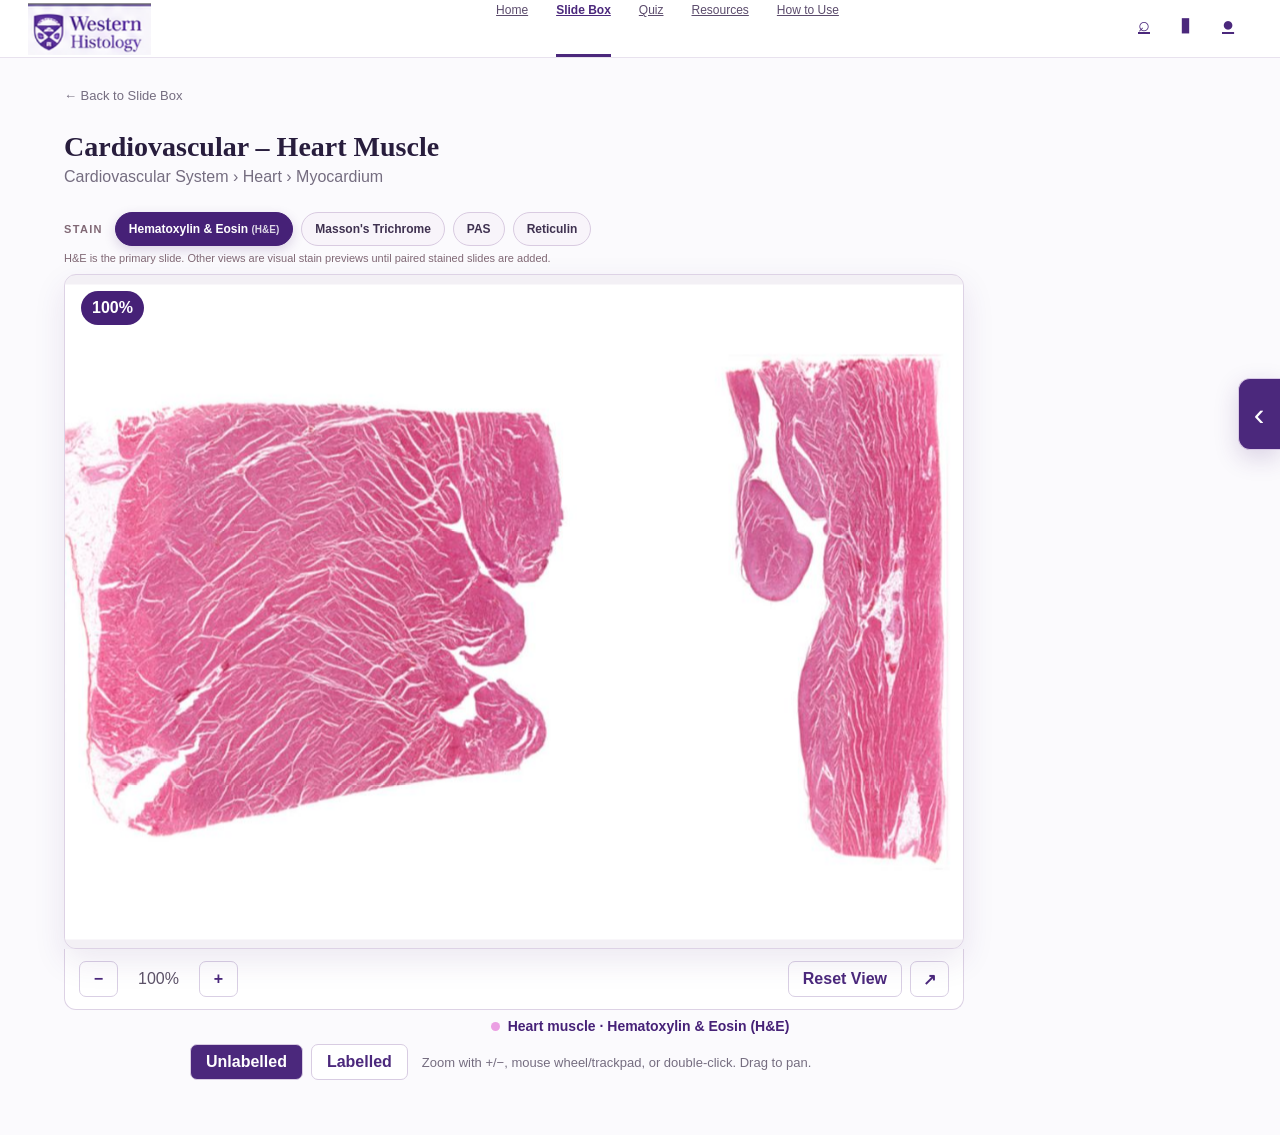
